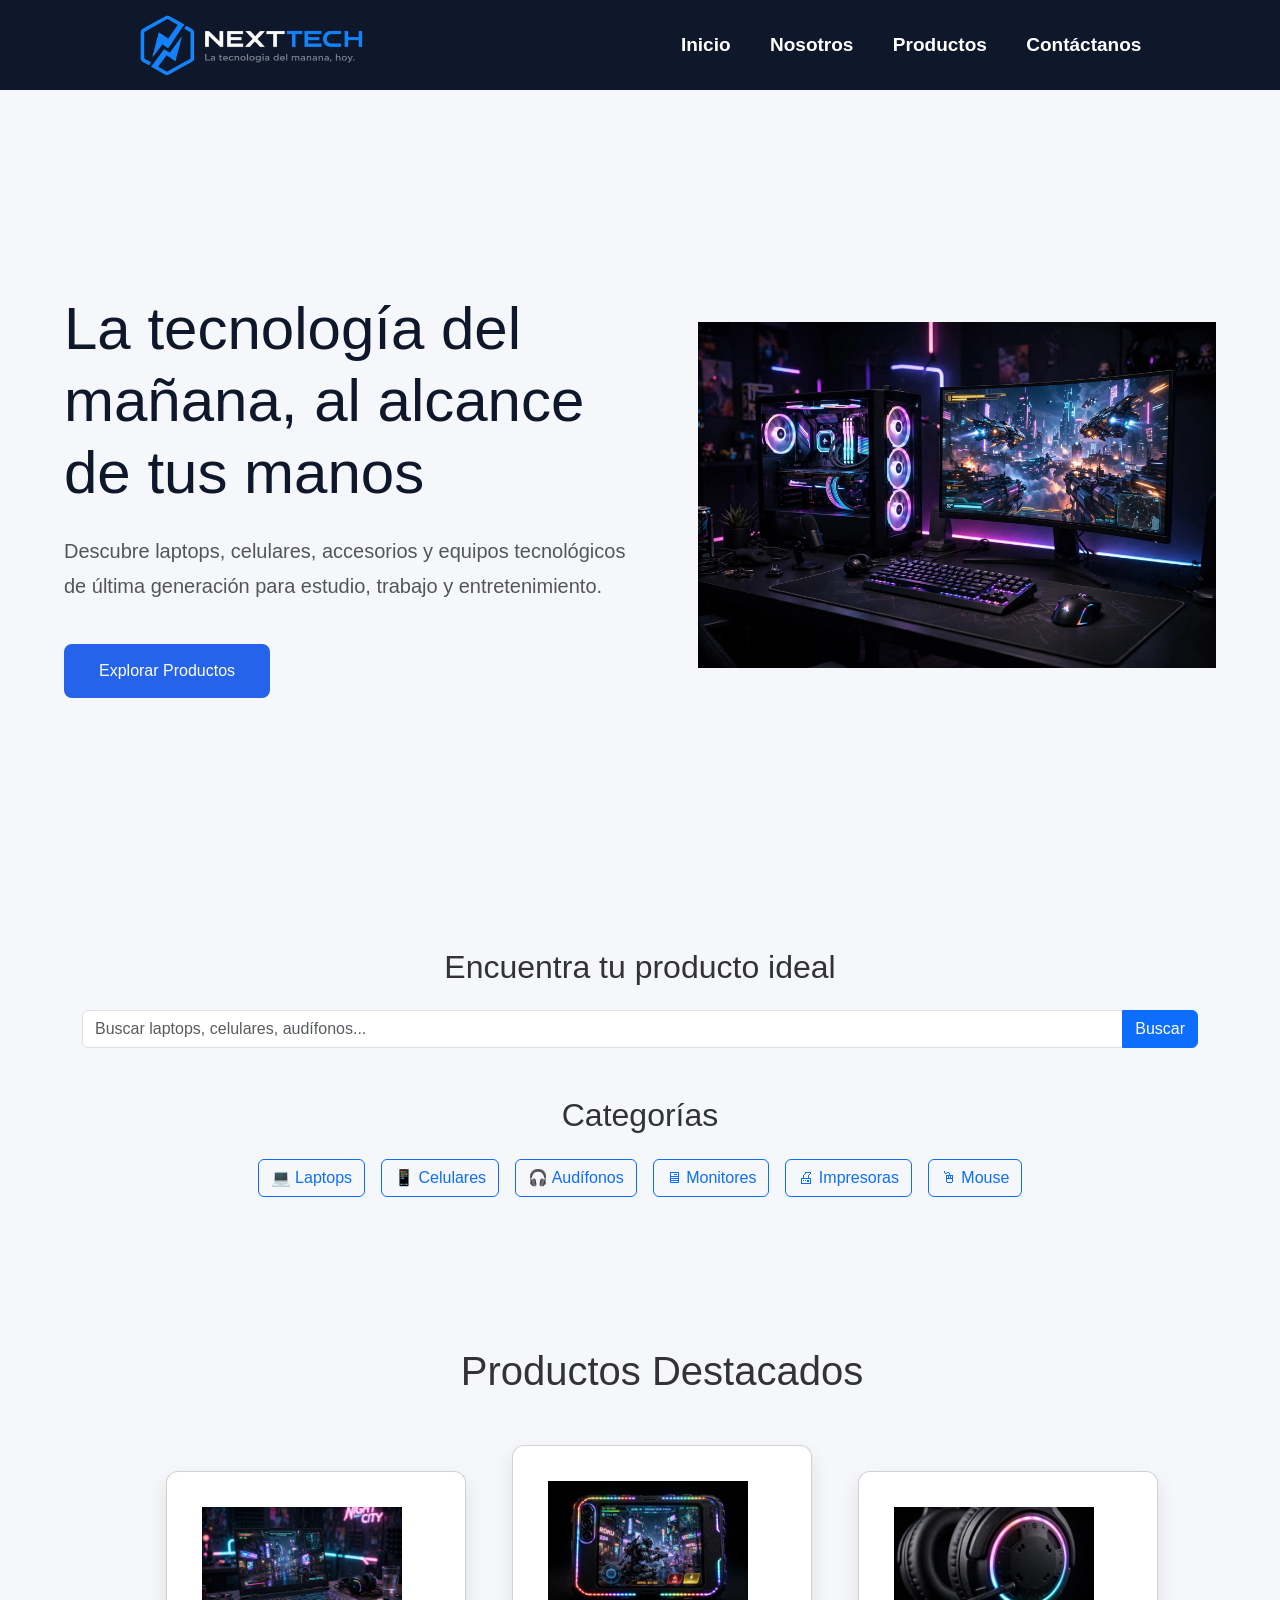
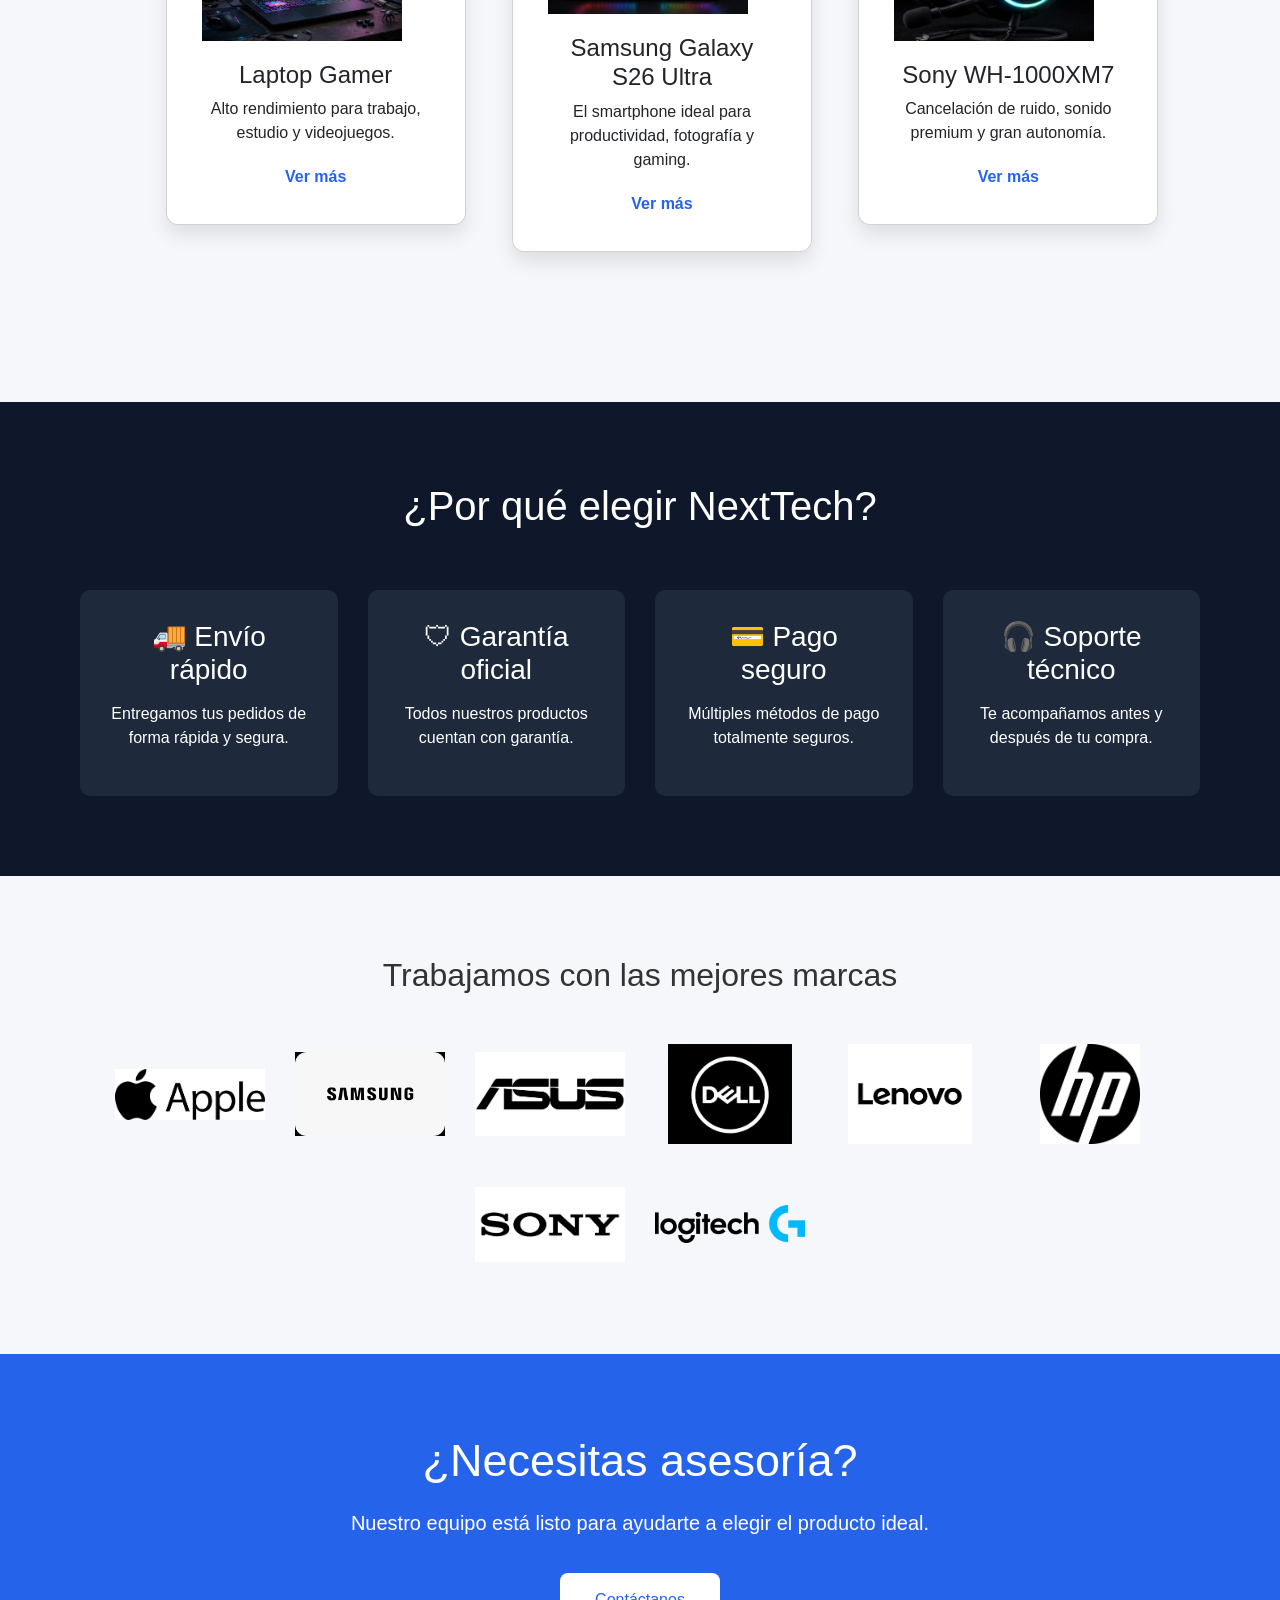
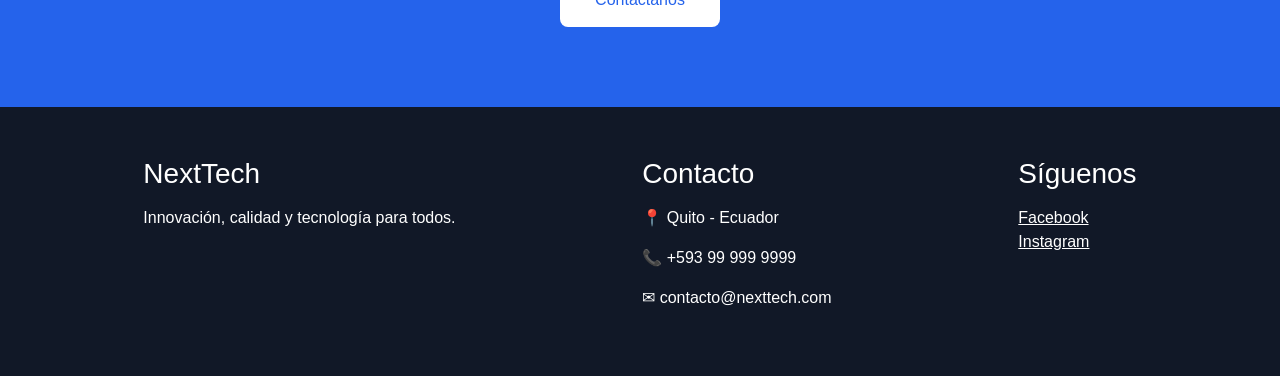
==== index.html @ 970bc186 "feature: Paginas completas" ====
<!DOCTYPE html>
<html lang="es">

<head>
    <meta charset="UTF-8">
    <meta name="viewport" content="width=device-width, initial-scale=1.0">

    <title>NextTech | La tecnología del mañana, hoy.</title>

    <!-- Bootstrap -->
    <link href="https://cdn.jsdelivr.net/npm/bootstrap@5.3.7/dist/css/bootstrap.min.css" rel="stylesheet">

    <!-- CSS -->
    <link rel="stylesheet" href="estilos.css">
</head>

<body>

<header>

    <div class="logo">
        <img src="ChatGPT Image 16 jul 2026, 09_05_38.png" alt="Logo NextTech">
    </div>

    <nav>
        <a href="index.html">Inicio</a>
        <a href="nosotros.html">Nosotros</a>
        <a href="producto.html">Productos</a>
        <a href="contactanos.html">Contáctanos</a>
    </nav>

</header>

<main>

    <!-- HERO -->

    <section class="hero">

        <div class="hero-texto">

            <h1>La tecnología del mañana, al alcance de tus manos</h1>

            <p>

                Descubre laptops, celulares, accesorios y equipos tecnológicos
                de última generación para estudio, trabajo y entretenimiento.

            </p>

            <a href="producto.html" class="boton">

                Explorar Productos

            </a>

        </div>

        <div class="hero-imagen">

            <img src="neon_gaming_setup.webp" alt="Tecnología">

        </div>

    </section>

    <!-- BUSCADOR -->

    <section class="container my-5">

        <h2 class="text-center mb-4">

            Encuentra tu producto ideal

        </h2>

        <div class="input-group">

            <input
                type="text"
                class="form-control"
                placeholder="Buscar laptops, celulares, audífonos..."
            >

            <button class="btn btn-primary">

                Buscar

            </button>

        </div>

    </section>

    <!-- CATEGORÍAS -->

    <section class="container my-5">

        <h2 class="text-center mb-4">

            Categorías

        </h2>

        <div class="d-flex justify-content-center flex-wrap gap-3">

            <a href="producto.html" class="btn btn-outline-primary">💻 Laptops</a>

            <a href="producto.html" class="btn btn-outline-primary">📱 Celulares</a>

            <a href="producto.html" class="btn btn-outline-primary">🎧 Audífonos</a>

            <a href="producto.html" class="btn btn-outline-primary">🖥 Monitores</a>

            <a href="producto.html" class="btn btn-outline-primary">🖨 Impresoras</a>

            <a href="producto.html" class="btn btn-outline-primary">🖱 Mouse</a>

        </div>

    </section>

    <!-- PRODUCTOS -->

    <section class="productos">

        <h2>Productos Destacados</h2>

        <div class="producto-estrella">

            <article class="card">

                <img src="gaming_laptop_neon_desk.webp" alt="Laptop">

                <h4>Laptop Gamer</h4>

                <p>

                    Alto rendimiento para trabajo,
                    estudio y videojuegos.

                </p>

                <a href="producto.html">

                    Ver más

                </a>

            </article>

            <article class="card">

                <img src="gaming_smartphone_rgb.webp" alt="Celular">

                <h4>Samsung Galaxy S26 Ultra</h4>

                <p>

                    El smartphone ideal para productividad,
                    fotografía y gaming.

                </p>

                <a href="producto.html">

                    Ver más

                </a>

            </article>

            <article class="card">

                <img src="image.webp" alt="Audífonos">

                <h4>Sony WH-1000XM7</h4>

                <p>

                    Cancelación de ruido,
                    sonido premium y gran autonomía.

                </p>

                <a href="producto.html">

                    Ver más

                </a>

            </article>

        </div>

    </section>

    <!-- BENEFICIOS -->

    <section class="beneficios">

        <h2>¿Por qué elegir NextTech?</h2>

        <div class="contenedor-beneficios">

            <div class="beneficio">

                <h3>🚚 Envío rápido</h3>

                <p>

                    Entregamos tus pedidos de forma rápida y segura.

                </p>

            </div>

            <div class="beneficio">

                <h3>🛡 Garantía oficial</h3>

                <p>

                    Todos nuestros productos cuentan con garantía.

                </p>

            </div>

            <div class="beneficio">

                <h3>💳 Pago seguro</h3>

                <p>

                    Múltiples métodos de pago totalmente seguros.

                </p>

            </div>

            <div class="beneficio">

                <h3>🎧 Soporte técnico</h3>

                <p>

                    Te acompañamos antes y después de tu compra.

                </p>

            </div>

        </div>

    </section>

    <!-- MARCAS -->

    <section class="marcas">

        <h2>

            Trabajamos con las mejores marcas

        </h2>

        <div class="logos">

            <img src="mac.png" alt="Apple">
            <img src="samsung.png" alt="Samsung">
            <img src="Asus.png" alt="Asus">
            <img src="Dell.png" alt="Dell">
            <img src="lenovo.png" alt="Lenovo">
            <img src="hp.png" alt="HP">
            <img src="sony.png" alt="Sony">
            <img src="logitech.png" alt="Logitech">

        </div>

    </section>

    <!-- CONTACTO -->

    <section class="contacto">

        <h2>

            ¿Necesitas asesoría?

        </h2>

        <p>

            Nuestro equipo está listo para ayudarte a elegir el producto ideal.

        </p>

        <a href="contactanos.html" class="boton">

            Contáctanos

        </a>

    </section>

</main>

<footer>

    <div>

        <h3>NextTech</h3>

        <p>

            Innovación, calidad y tecnología para todos.

        </p>

    </div>

    <div>

        <h3>Contacto</h3>

        <p>📍 Quito - Ecuador</p>

        <p>📞 +593 99 999 9999</p>

        <p>✉ contacto@nexttech.com</p>

    </div>

    <div>

        <h3>Síguenos</h3>

        <a href="https://www.facebook.com/" target="_blank">

            Facebook

        </a>

        <br>

        <a href="https://www.instagram.com/" target="_blank">

            Instagram

        </a>

    </div>

</footer>

<script src="https://cdn.jsdelivr.net/npm/bootstrap@5.3.7/dist/js/bootstrap.bundle.min.js"></script>


</body>

</html>
---- estilos.css ----
/*==========================
    RESET
==========================*/

*{
    margin:0;
    padding:0;
    box-sizing:border-box;
}

body{
    font-family:Arial, Helvetica, sans-serif;
    background:#F5F7FA;
    color:#333;
}

/*==========================
    HEADER
==========================*/

header{

    width:100%;
    height:90px;

    background:#0F172A;

    display:flex;

    justify-content:space-around;

    align-items:center;

    position:sticky;

    top:0;

}

.logo img{

    width:230px;

}

nav a{

    margin-left:35px;
    text-decoration:none;

    color:white;

    font-size:19px;

    font-weight:bold;

    transition:.3s;

}

nav a:hover{

    color:#3B82F6;

}

/*==========================
    HERO
==========================*/

.hero{

    width:90%;

    margin:auto;

    min-height:90vh;

    display:flex;

    justify-content:space-between;

    align-items:center;

}

.hero-texto{

    width:50%;

}

.hero-texto h1{

    font-size:60px;

    color:#0F172A;

    margin-bottom:25px;

}

.hero-texto p{

    font-size:20px;

    color:#555;

    line-height:35px;

    margin-bottom:40px;

}

.hero-imagen{

    width:45%;

}

.hero-imagen img{

    width:100%;

}

/*==========================
    BOTÓN
==========================*/

.boton{

    display:inline-block;

    background:#2563EB;

    color:white;

    padding:15px 35px;

    text-decoration:none;

    border-radius:8px;

    transition:.3s;

}

.boton:hover{

    background:#1D4ED8;

}

/*==========================
    PRODUCTOS
==========================*/

.productos{

    width:80%;

    margin:150px;

}

.productos h2{

    text-align:center;

    margin-bottom:50px;

    font-size:40px;

}

.producto-estrella{

    display:grid;

    grid-template-columns:repeat(3,1fr);

    gap:15px;


}

.card{

    background:white;

    border-radius:12px;

    text-align:center;

    padding:35px;
    width: 300px;
    margin: auto;

    box-shadow:0 10px 20px rgba(0,0,0,.1);

    transition:.4s;

}

.card:hover{

    transform:translateY(-10px);

}

.card img{

    width:200px;

    margin-bottom:20px;

}

.card h3{

    margin-bottom:15px;

}

.card p{

    margin-bottom:20px;

}

.card a{

    text-decoration:none;

    color:#2563EB;

    font-weight:bold;

}

/*==========================
    BENEFICIOS
==========================*/

.beneficios{

    background:#0F172A;

    color:white;

    padding:80px;

}

.beneficios h2{

    text-align:center;

    margin-bottom:60px;

    font-size:40px;

}

.contenedor-beneficios{

    display:grid;

    grid-template-columns:repeat(4,1fr);

    gap:30px;

}

.beneficio{

    background:#1E293B;

    padding:30px;

    border-radius:10px;

    text-align:center;

}

.beneficio h3{

    margin-bottom:15px;

}

/*==========================
    MARCAS
==========================*/

.marcas{

    width:90%;

    margin:80px auto;

}

.marcas h2{

    text-align:center;

    margin-bottom:50px;

}

.logos{
display: flex;
    justify-content: center;
    align-items: center;
    gap: 30px;
    flex-wrap: wrap;

}

.logos img{

    width: 150px;
    height: 100px;
    object-fit: contain;

}

.logos img:hover{

    filter:none;

    transform:scale(1.1);

}

/*==========================
    CONTACTO
==========================*/

.contacto{

    background:#2563EB;

    color:white;

    text-align:center;

    padding:80px;

}

.contacto h2{

    font-size:45px;

    margin-bottom:20px;

}

.contacto p{

    font-size:20px;

    margin-bottom:35px;

}

.contacto .boton{

    background:white;

    color:#2563EB;

}

/*==========================
    FOOTER
==========================*/

footer{

    background:#111827;

    color:white;

    padding:50px;

    display:flex;

    justify-content:space-around;

}

footer h3{

    margin-bottom:15px;

}

footer a{

    margin-bottom:8px;
    color: white;
    
}

.pagina{
    width: 80%;
    margin: 100px auto;
}

.pagina h1{
    text-align: center;
    margin-bottom: 50px;
    color: #0F172A;
}

.info{
    background: white;
    padding: 30px;
    margin-bottom: 30px;
    border-radius: 15px;
    box-shadow: 0 10px 20px rgba(0,0,0,.1);
    transition: transform 0.4s ease, box-shadow 0.4s ease;
}

.info:hover{
    transform: translateY(-10px);
    box-shadow: 0 15px 30px rgba(0,0,0,.2);
}

.info h2{
    margin: 20px 0;
}

.formulario{
    max-width: 700px;
    margin: auto;
    display: flex;
    flex-direction: column;
    gap: 20px;
}

.formulario input,
.formulario textarea{
    padding: 15px;
    border: 1px solid #ccc;
    border-radius: 8px;
    font-size: 16px;
}

.formulario button{
    border: none;
    cursor: pointer;
}

.marca{
    color: #2563EB;
    font-weight: bold;
    margin-bottom: 15px;
}
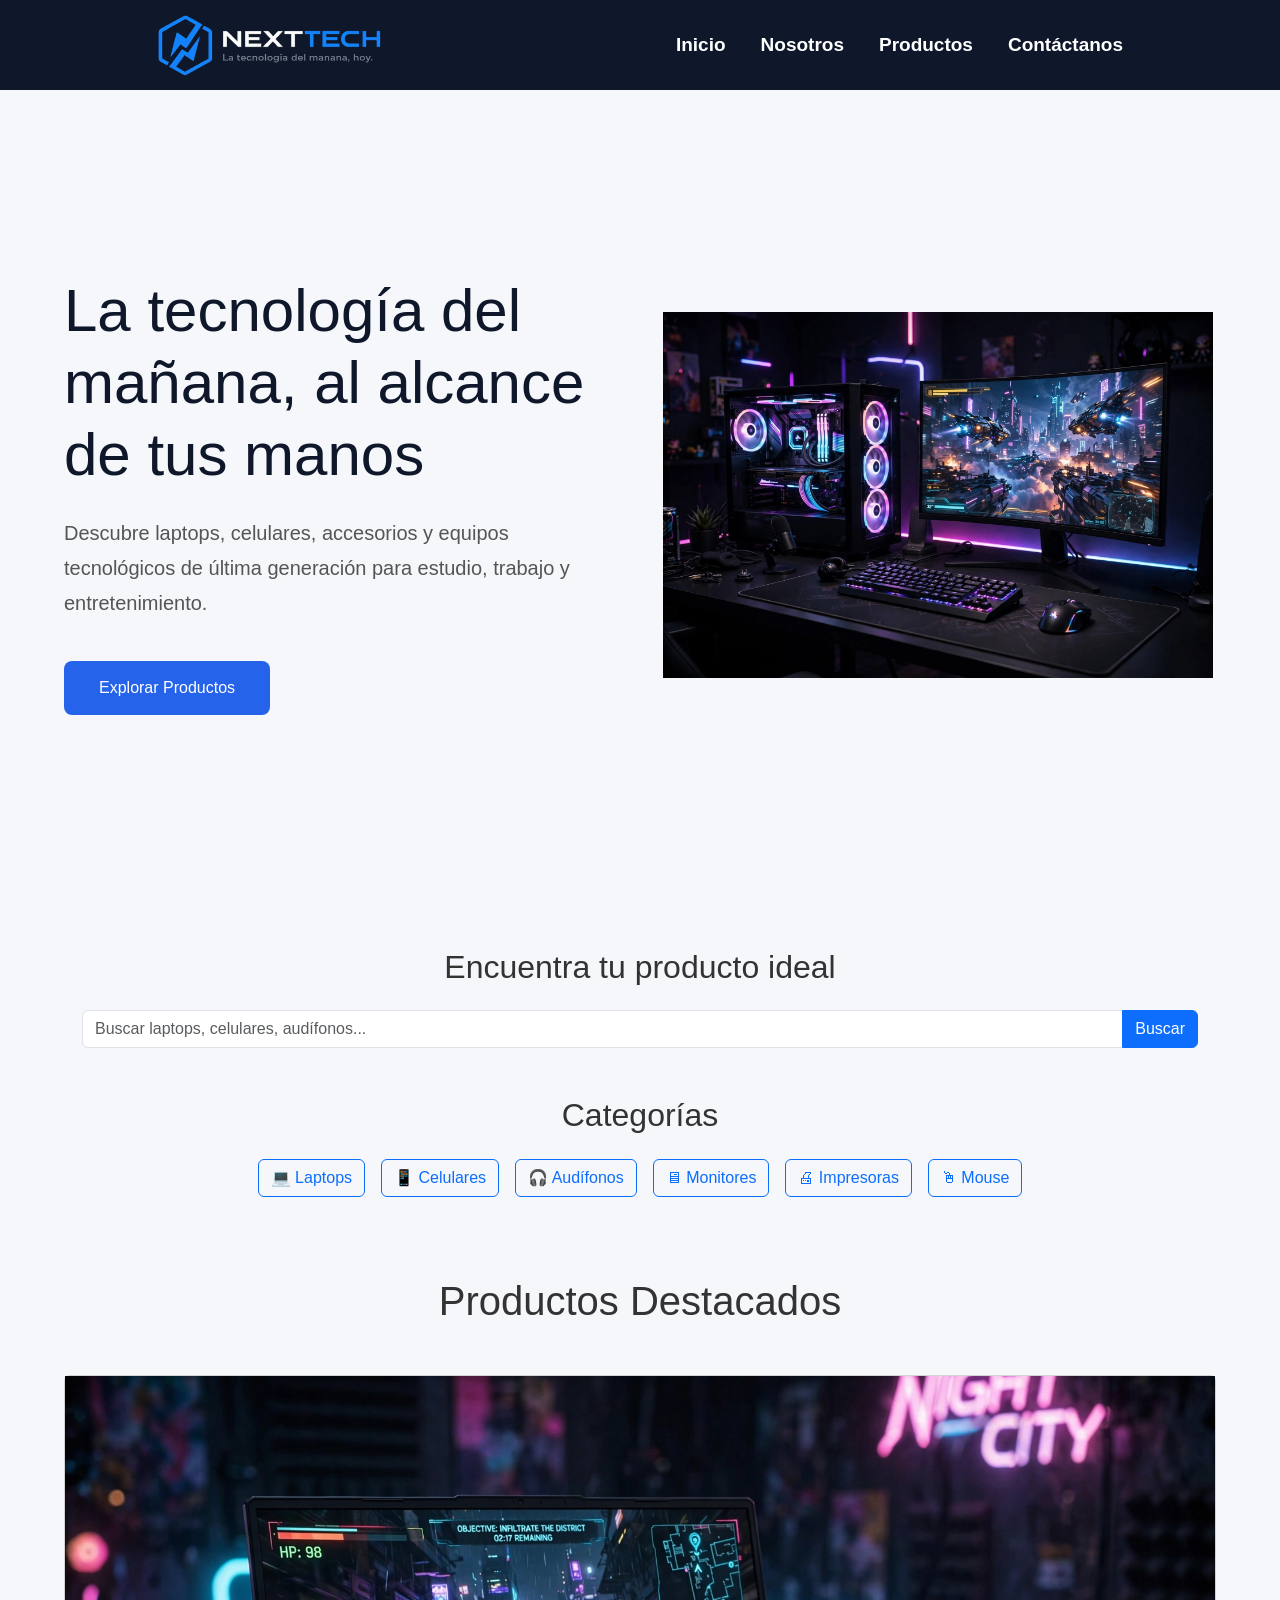
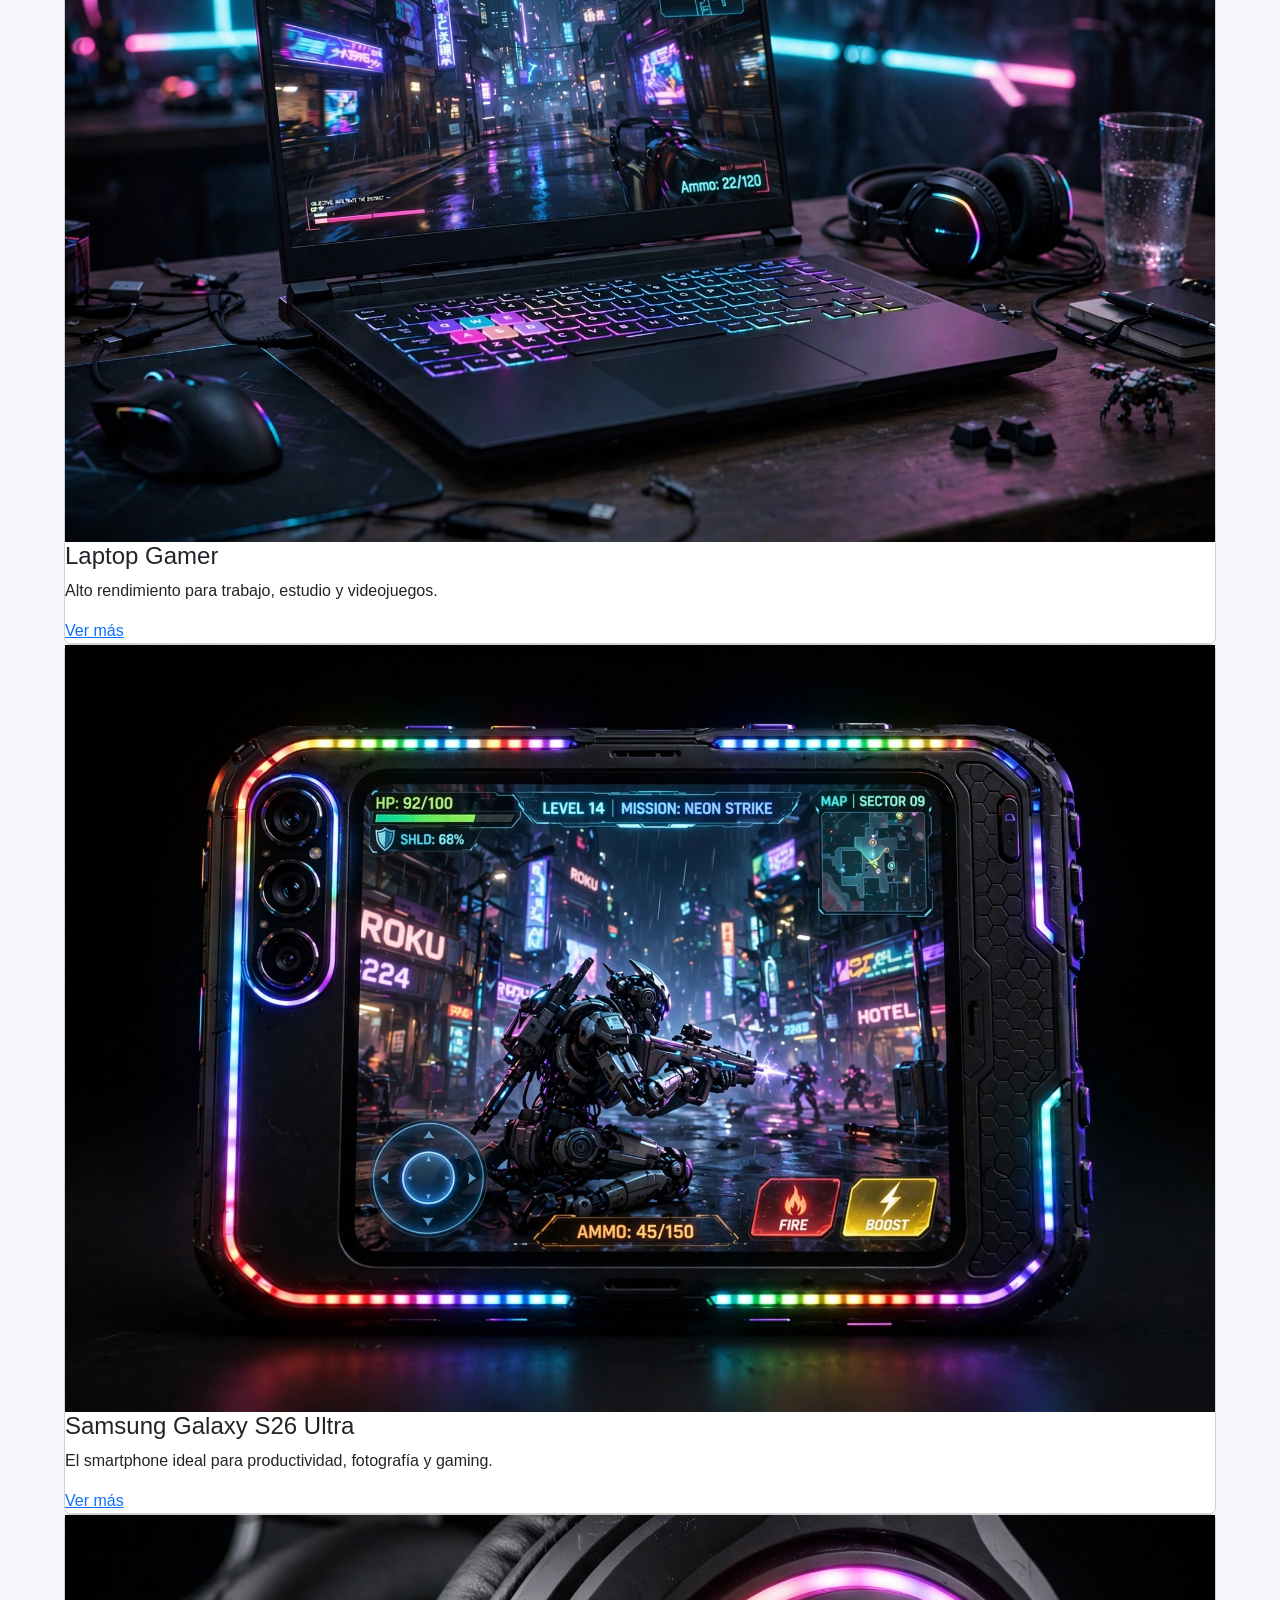
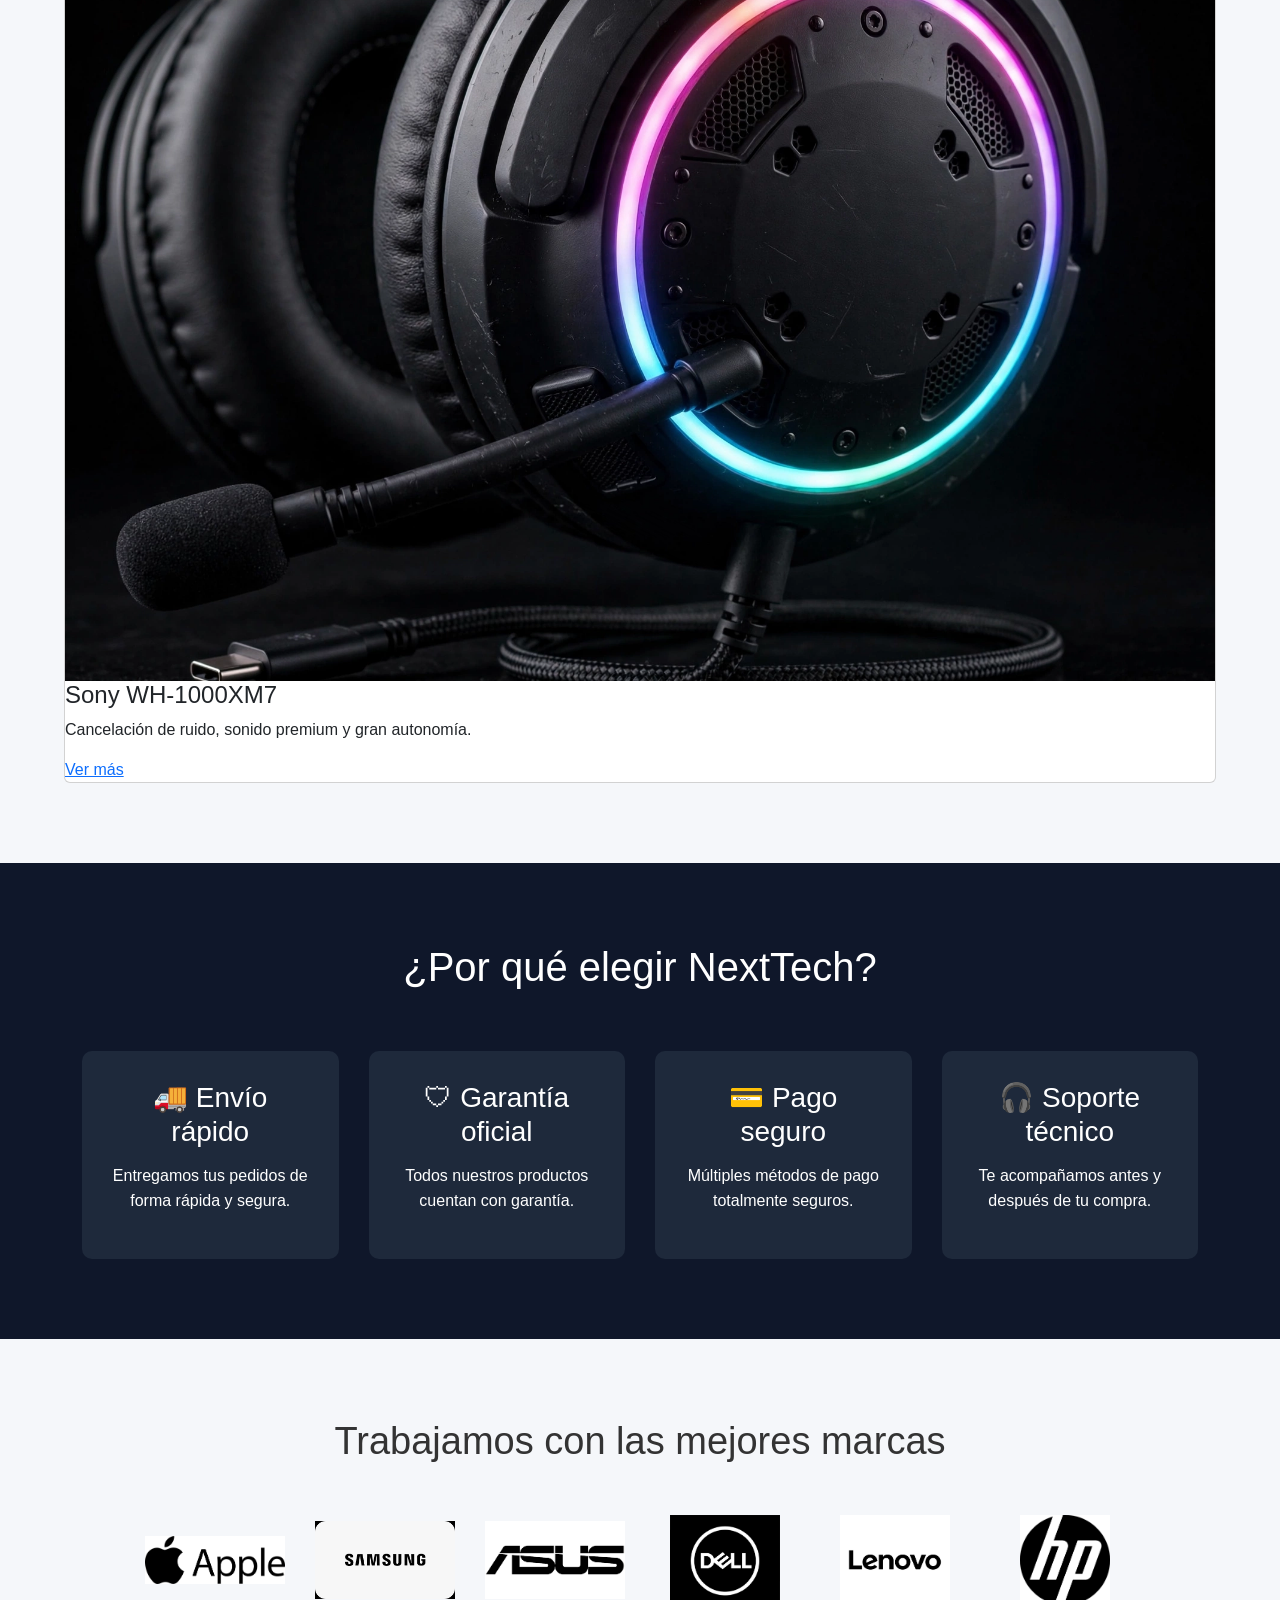
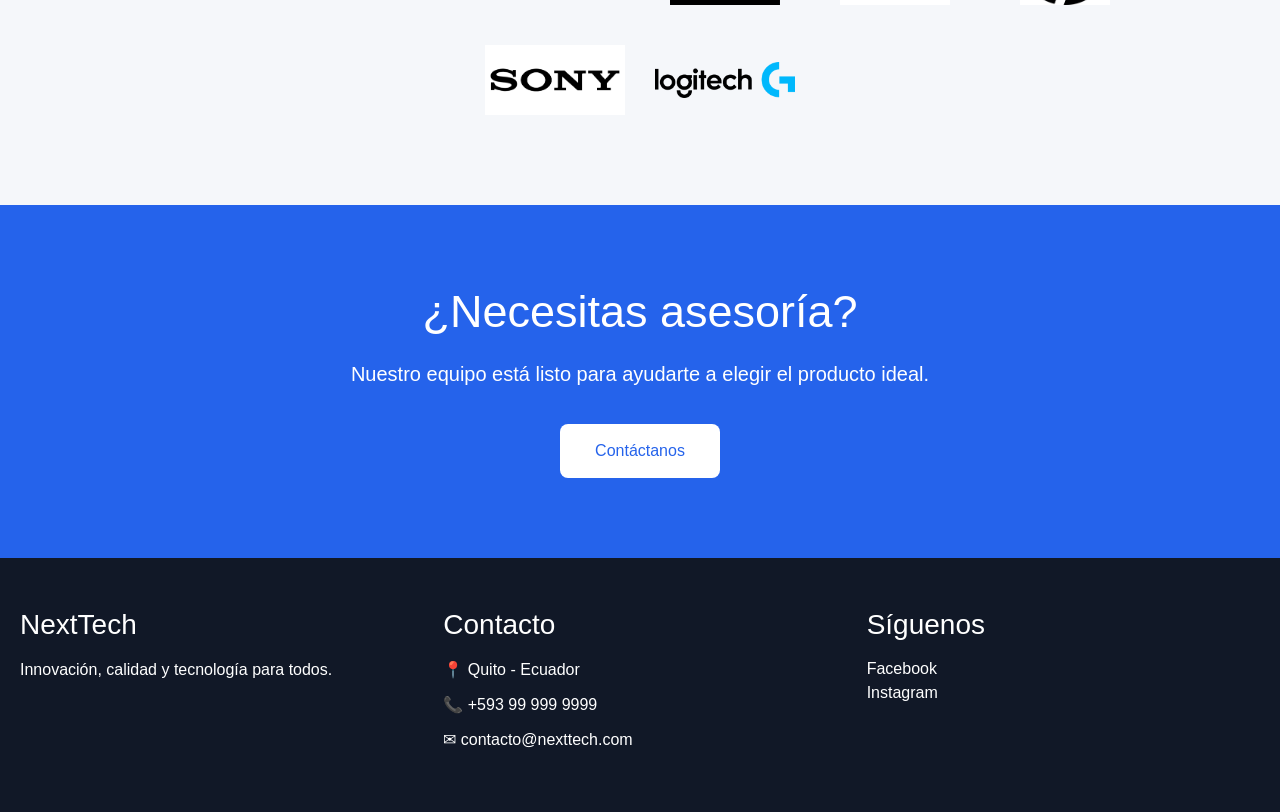
==== commit 63124ed5: "feature: validación" ====
--- a/index.html
+++ b/index.html
@@ -1,272 +1,146 @@
 <!DOCTYPE html>
 <html lang="es">
-
 <head>
     <meta charset="UTF-8">
     <meta name="viewport" content="width=device-width, initial-scale=1.0">
-
     <title>NextTech | La tecnología del mañana, hoy.</title>
-
-    <!-- Bootstrap -->
     <link href="https://cdn.jsdelivr.net/npm/bootstrap@5.3.7/dist/css/bootstrap.min.css" rel="stylesheet">
-
-    <!-- CSS -->
     <link rel="stylesheet" href="estilos.css">
 </head>
-
 <body>
-
 <header>
-
     <div class="logo">
         <img src="ChatGPT Image 16 jul 2026, 09_05_38.png" alt="Logo NextTech">
     </div>
-
     <nav>
         <a href="index.html">Inicio</a>
         <a href="nosotros.html">Nosotros</a>
         <a href="producto.html">Productos</a>
         <a href="contactanos.html">Contáctanos</a>
     </nav>
-
 </header>
-
 <main>
-
     <!-- HERO -->
-
     <section class="hero">
-
         <div class="hero-texto">
-
             <h1>La tecnología del mañana, al alcance de tus manos</h1>
-
             <p>
-
                 Descubre laptops, celulares, accesorios y equipos tecnológicos
                 de última generación para estudio, trabajo y entretenimiento.
-
             </p>
-
             <a href="producto.html" class="boton">
-
                 Explorar Productos
-
             </a>
-
         </div>
-
         <div class="hero-imagen">
-
             <img src="neon_gaming_setup.webp" alt="Tecnología">
-
         </div>
-
     </section>
-
     <!-- BUSCADOR -->
-
     <section class="container my-5">
-
         <h2 class="text-center mb-4">
-
             Encuentra tu producto ideal
-
         </h2>
-
         <div class="input-group">
-
             <input
                 type="text"
                 class="form-control"
                 placeholder="Buscar laptops, celulares, audífonos..."
             >
-
             <button class="btn btn-primary">
-
                 Buscar
-
             </button>
-
         </div>
-
     </section>
-
     <!-- CATEGORÍAS -->
-
     <section class="container my-5">
-
         <h2 class="text-center mb-4">
-
             Categorías
-
         </h2>
-
         <div class="d-flex justify-content-center flex-wrap gap-3">
-
             <a href="producto.html" class="btn btn-outline-primary">💻 Laptops</a>
-
             <a href="producto.html" class="btn btn-outline-primary">📱 Celulares</a>
-
             <a href="producto.html" class="btn btn-outline-primary">🎧 Audífonos</a>
-
             <a href="producto.html" class="btn btn-outline-primary">🖥 Monitores</a>
-
             <a href="producto.html" class="btn btn-outline-primary">🖨 Impresoras</a>
-
             <a href="producto.html" class="btn btn-outline-primary">🖱 Mouse</a>
-
         </div>
-
     </section>
-
     <!-- PRODUCTOS -->
-
     <section class="productos">
-
         <h2>Productos Destacados</h2>
-
         <div class="producto-estrella">
-
             <article class="card">
-
                 <img src="gaming_laptop_neon_desk.webp" alt="Laptop">
-
                 <h4>Laptop Gamer</h4>
-
                 <p>
-
                     Alto rendimiento para trabajo,
                     estudio y videojuegos.
-
                 </p>
-
                 <a href="producto.html">
-
                     Ver más
-
                 </a>
-
             </article>
-
             <article class="card">
-
                 <img src="gaming_smartphone_rgb.webp" alt="Celular">
-
                 <h4>Samsung Galaxy S26 Ultra</h4>
-
                 <p>
-
                     El smartphone ideal para productividad,
                     fotografía y gaming.
-
                 </p>
-
                 <a href="producto.html">
-
                     Ver más
-
                 </a>
-
             </article>
-
             <article class="card">
-
                 <img src="image.webp" alt="Audífonos">
-
                 <h4>Sony WH-1000XM7</h4>
-
                 <p>
-
                     Cancelación de ruido,
                     sonido premium y gran autonomía.
-
                 </p>
-
                 <a href="producto.html">
-
                     Ver más
-
                 </a>
-
             </article>
-
         </div>
-
     </section>
-
     <!-- BENEFICIOS -->
-
     <section class="beneficios">
-
         <h2>¿Por qué elegir NextTech?</h2>
-
         <div class="contenedor-beneficios">
-
             <div class="beneficio">
-
                 <h3>🚚 Envío rápido</h3>
-
                 <p>
-
                     Entregamos tus pedidos de forma rápida y segura.
-
                 </p>
-
             </div>
-
             <div class="beneficio">
-
                 <h3>🛡 Garantía oficial</h3>
-
                 <p>
-
                     Todos nuestros productos cuentan con garantía.
-
                 </p>
-
             </div>
-
             <div class="beneficio">
-
                 <h3>💳 Pago seguro</h3>
-
                 <p>
-
                     Múltiples métodos de pago totalmente seguros.
-
                 </p>
-
             </div>
-
             <div class="beneficio">
-
                 <h3>🎧 Soporte técnico</h3>
-
                 <p>
-
                     Te acompañamos antes y después de tu compra.
-
                 </p>
-
             </div>
-
         </div>
-
     </section>
-
     <!-- MARCAS -->
-
     <section class="marcas">
-
         <h2>
-
             Trabajamos con las mejores marcas
-
         </h2>
-
         <div class="logos">
-
             <img src="mac.png" alt="Apple">
             <img src="samsung.png" alt="Samsung">
             <img src="Asus.png" alt="Asus">
@@ -275,85 +149,45 @@
             <img src="hp.png" alt="HP">
             <img src="sony.png" alt="Sony">
             <img src="logitech.png" alt="Logitech">
-
         </div>
-
     </section>
-
     <!-- CONTACTO -->
-
     <section class="contacto">
-
         <h2>
-
             ¿Necesitas asesoría?
-
         </h2>
-
         <p>
-
             Nuestro equipo está listo para ayudarte a elegir el producto ideal.
-
         </p>
-
         <a href="contactanos.html" class="boton">
-
             Contáctanos
-
         </a>
-
     </section>
-
 </main>
-
 <footer>
-
     <div>
-
         <h3>NextTech</h3>
-
         <p>
-
             Innovación, calidad y tecnología para todos.
-
         </p>
-
     </div>
-
     <div>
-
         <h3>Contacto</h3>
-
         <p>📍 Quito - Ecuador</p>
-
         <p>📞 +593 99 999 9999</p>
-
         <p>✉ contacto@nexttech.com</p>
-
     </div>
-
     <div>
-
         <h3>Síguenos</h3>
-
         <a href="https://www.facebook.com/" target="_blank">
-
             Facebook
-
         </a>
-
         <br>
-
         <a href="https://www.instagram.com/" target="_blank">
-
             Instagram
-
         </a>
-
     </div>
-
 </footer>
-
 <script src="https://cdn.jsdelivr.net/npm/bootstrap@5.3.7/dist/js/bootstrap.bundle.min.js"></script>
 
 
--- a/estilos.css
+++ b/estilos.css
@@ -1,465 +1,390 @@
 /*==========================
     RESET
 ==========================*/
-
 *{
     margin:0;
     padding:0;
     box-sizing:border-box;
 }
-
 body{
     font-family:Arial, Helvetica, sans-serif;
     background:#F5F7FA;
     color:#333;
-}
-
+    overflow-x:hidden;
+}
 /*==========================
     HEADER
 ==========================*/
-
 header{
-
     width:100%;
-    height:90px;
-
+    min-height:90px;
     background:#0F172A;
-
-    display:flex;
-
+    display:flex;
     justify-content:space-around;
-
     align-items:center;
-
     position:sticky;
-
     top:0;
-
-}
-
+    z-index:1000;
+    padding:10px 30px;
+}
 .logo img{
-
     width:230px;
-
-}
-
+    max-width:100%;
+}
+nav{
+    display:flex;
+    align-items:center;
+    flex-wrap:wrap;
+}
 nav a{
-
     margin-left:35px;
     text-decoration:none;
-
-    color:white;
-
+    color:white;
     font-size:19px;
-
     font-weight:bold;
-
-    transition:.3s;
-
-}
-
+    transition:.3s;
+}
 nav a:hover{
-
     color:#3B82F6;
-
-}
-
+}
 /*==========================
     HERO
 ==========================*/
-
 .hero{
-
-    width:90%;
-
+    width:90%;
+    max-width:1200px;
     margin:auto;
-
     min-height:90vh;
-
-    display:flex;
-
+    display:flex;
     justify-content:space-between;
-
     align-items:center;
-
-}
-
+    gap:40px;
+}
 .hero-texto{
-
-    width:50%;
-
-}
-
+    flex:1;
+}
 .hero-texto h1{
-
     font-size:60px;
-
     color:#0F172A;
-
     margin-bottom:25px;
-
-}
-
+}
 .hero-texto p{
-
     font-size:20px;
-
     color:#555;
-
     line-height:35px;
-
     margin-bottom:40px;
-
-}
-
+}
 .hero-imagen{
-
-    width:45%;
-
-}
-
+    flex:1;
+    text-align:center;
+}
 .hero-imagen img{
-
     width:100%;
-
-}
-
+    max-width:550px;
+}
 /*==========================
     BOTÓN
 ==========================*/
-
 .boton{
-
     display:inline-block;
-
     background:#2563EB;
-
-    color:white;
-
+    color:white;
     padding:15px 35px;
-
     text-decoration:none;
-
     border-radius:8px;
-
-    transition:.3s;
-
-}
-
+    transition:.3s;
+}
 .boton:hover{
-
     background:#1D4ED8;
-
-}
-
+}
 /*==========================
     PRODUCTOS
 ==========================*/
-
 .productos{
-
-    width:80%;
-
-    margin:150px;
-
-}
-
+    width:90%;
+    max-width:1200px;
+    margin:80px auto;
+}
 .productos h2{
-
-    text-align:center;
-
+    text-align:center;
     margin-bottom:50px;
-
     font-size:40px;
-
-}
-
+}
 .producto-estrella{
-
+    margin-top:30px;
+}
+.tarjeta-producto{
+    transition:.3s;
+}
+.tarjeta-producto:hover{
+    transform:translateY(-8px);
+}
+.tarjeta-producto img{
+    width:100%;
+    height:220px;
+    object-fit:contain;
+}
+.tarjeta-producto .card-body{
+    display:flex;
+    flex-direction:column;
+    justify-content:space-between;
+}
+.tarjeta-producto button{
+    margin-top:auto;
+}
+/*==========================
+    BENEFICIOS
+==========================*/
+.beneficios{
+    background:#0F172A;
+    color:white;
+    padding:80px 20px;
+}
+.beneficios h2{
+    text-align:center;
+    margin-bottom:60px;
+    font-size:40px;
+}
+.contenedor-beneficios{
+    width:90%;
+    max-width:1200px;
+    margin:auto;
     display:grid;
-
-    grid-template-columns:repeat(3,1fr);
-
-    gap:15px;
-
-
-}
-
-.card{
-
+    grid-template-columns:repeat(4,1fr);
+    gap:30px;
+}
+.beneficio{
+    background:#1E293B;
+    padding:30px;
+    border-radius:10px;
+    text-align:center;
+    transition:.3s;
+}
+.beneficio:hover{
+    transform:translateY(-8px);
+}
+.beneficio h3{
+    margin-bottom:15px;
+}
+.beneficio p{
+    line-height:25px;
+}
+/*==========================
+    MARCAS
+==========================*/
+.marcas{
+    width:90%;
+    max-width:1200px;
+    margin:80px auto;
+}
+.marcas h2{
+    text-align:center;
+    margin-bottom:50px;
+    font-size:38px;
+}
+.logos{
+    display:flex;
+    justify-content:center;
+    align-items:center;
+    flex-wrap:wrap;
+    gap:30px;
+}
+.logos img{
+    width:140px;
+    height:90px;
+    object-fit:contain;
+    transition:.3s;
+}
+.logos img:hover{
+    transform:scale(1.08);
+}
+/*==========================
+    CONTACTO
+==========================*/
+.contacto{
+    background:#2563EB;
+    color:white;
+    text-align:center;
+    padding:80px 20px;
+}
+.contacto h2{
+    font-size:45px;
+    margin-bottom:20px;
+}
+.contacto p{
+    font-size:20px;
+    margin-bottom:35px;
+    line-height:30px;
+}
+.contacto .boton{
     background:white;
-
-    border-radius:12px;
-
-    text-align:center;
-
-    padding:35px;
-    width: 300px;
-    margin: auto;
-
+    color:#2563EB;
+}
+.contacto .boton:hover{
+    background:#E5E7EB;
+}
+/*==========================
+    FOOTER
+==========================*/
+footer{
+    background:#111827;
+    color:white;
+    padding:50px 20px;
+    display:flex;
+    justify-content:space-around;
+    align-items:flex-start;
+    flex-wrap:wrap;
+    gap:30px;
+}
+footer div{
+    flex:1;
+    min-width:220px;
+}
+footer h3{
+    margin-bottom:15px;
+}
+footer p{
+    margin-bottom:10px;
+    line-height:25px;
+}
+footer a{
+    color:white;
+    text-decoration:none;
+}
+footer a:hover{
+    color:#3B82F6;
+}
+/*==========================
+    PÁGINAS INTERNAS
+==========================*/
+.pagina{
+    width:90%;
+    max-width:1100px;
+    margin:80px auto;
+}
+.pagina h1{
+    text-align:center;
+    margin-bottom:50px;
+    color:#0F172A;
+}
+.info{
+    background:white;
+    padding:30px;
+    margin-bottom:30px;
+    border-radius:15px;
     box-shadow:0 10px 20px rgba(0,0,0,.1);
-
-    transition:.4s;
-
-}
-
-.card:hover{
-
-    transform:translateY(-10px);
-
-}
-
-.card img{
-
-    width:200px;
-
+    transition:.3s;
+}
+.info:hover{
+    transform:translateY(-8px);
+}
+.info h2{
     margin-bottom:20px;
-
-}
-
-.card h3{
-
-    margin-bottom:15px;
-
-}
-
-.card p{
-
-    margin-bottom:20px;
-
-}
-
-.card a{
-
-    text-decoration:none;
-
-    color:#2563EB;
-
-    font-weight:bold;
-
-}
-
-/*==========================
-    BENEFICIOS
-==========================*/
-
-.beneficios{
-
-    background:#0F172A;
-
-    color:white;
-
-    padding:80px;
-
-}
-
-.beneficios h2{
-
-    text-align:center;
-
-    margin-bottom:60px;
-
-    font-size:40px;
-
-}
-
-.contenedor-beneficios{
-
-    display:grid;
-
-    grid-template-columns:repeat(4,1fr);
-
-    gap:30px;
-
-}
-
-.beneficio{
-
-    background:#1E293B;
-
-    padding:30px;
-
-    border-radius:10px;
-
-    text-align:center;
-
-}
-
-.beneficio h3{
-
-    margin-bottom:15px;
-
-}
-
-/*==========================
-    MARCAS
-==========================*/
-
-.marcas{
-
-    width:90%;
-
-    margin:80px auto;
-
-}
-
-.marcas h2{
-
-    text-align:center;
-
-    margin-bottom:50px;
-
-}
-
-.logos{
-display: flex;
-    justify-content: center;
-    align-items: center;
-    gap: 30px;
-    flex-wrap: wrap;
-
-}
-
-.logos img{
-
-    width: 150px;
-    height: 100px;
-    object-fit: contain;
-
-}
-
-.logos img:hover{
-
-    filter:none;
-
-    transform:scale(1.1);
-
-}
-
-/*==========================
-    CONTACTO
-==========================*/
-
-.contacto{
-
-    background:#2563EB;
-
-    color:white;
-
-    text-align:center;
-
-    padding:80px;
-
-}
-
-.contacto h2{
-
-    font-size:45px;
-
-    margin-bottom:20px;
-
-}
-
-.contacto p{
-
-    font-size:20px;
-
-    margin-bottom:35px;
-
-}
-
-.contacto .boton{
-
-    background:white;
-
-    color:#2563EB;
-
-}
-
-/*==========================
-    FOOTER
-==========================*/
-
-footer{
-
-    background:#111827;
-
-    color:white;
-
-    padding:50px;
-
-    display:flex;
-
-    justify-content:space-around;
-
-}
-
-footer h3{
-
-    margin-bottom:15px;
-
-}
-
-footer a{
-
-    margin-bottom:8px;
-    color: white;
-    
-}
-
-.pagina{
-    width: 80%;
-    margin: 100px auto;
-}
-
-.pagina h1{
-    text-align: center;
-    margin-bottom: 50px;
-    color: #0F172A;
-}
-
-.info{
-    background: white;
-    padding: 30px;
-    margin-bottom: 30px;
-    border-radius: 15px;
-    box-shadow: 0 10px 20px rgba(0,0,0,.1);
-    transition: transform 0.4s ease, box-shadow 0.4s ease;
-}
-
-.info:hover{
-    transform: translateY(-10px);
-    box-shadow: 0 15px 30px rgba(0,0,0,.2);
-}
-
-.info h2{
-    margin: 20px 0;
-}
-
+}
+.info p{
+    line-height:30px;
+}
+/*==========================
+    FORMULARIO
+==========================*/
 .formulario{
-    max-width: 700px;
-    margin: auto;
-    display: flex;
-    flex-direction: column;
-    gap: 20px;
-}
-
+    max-width:700px;
+    margin:auto;
+    display:flex;
+    flex-direction:column;
+    gap:20px;
+}
 .formulario input,
 .formulario textarea{
-    padding: 15px;
-    border: 1px solid #ccc;
-    border-radius: 8px;
-    font-size: 16px;
-}
-
+    padding:15px;
+    border:1px solid #ccc;
+    border-radius:8px;
+    font-size:16px;
+    width:100%;
+}
+.formulario textarea{
+    resize:vertical;
+}
 .formulario button{
-    border: none;
-    cursor: pointer;
-}
-
+    border:none;
+    cursor:pointer;
+}
 .marca{
-    color: #2563EB;
-    font-weight: bold;
-    margin-bottom: 15px;
-}
-
+    color:#2563EB;
+    font-weight:bold;
+    margin-bottom:15px;
+}
+/*==========================
+    RESPONSIVE
+==========================*/
+@media(max-width:992px){
+    .hero{
+        flex-direction:column;
+        text-align:center;
+        padding:50px 0;
+    }
+    .hero-texto,
+    .hero-imagen{
+        width:100%;
+    }
+    .hero-texto h1{
+        font-size:42px;
+    }
+    .producto-estrella{
+        grid-template-columns:repeat(2,1fr);
+    }
+    .contenedor-beneficios{
+        grid-template-columns:repeat(2,1fr);
+    }
+}
+@media(max-width:768px){
+    header{
+        padding:20px;
+        flex-direction:column;
+        gap:20px;
+    }
+    nav{
+        justify-content:center;
+        flex-wrap:wrap;
+    }
+    nav a{
+        margin:10px;
+        font-size:17px;
+    }
+    .hero{
+        min-height:auto;
+        padding:40px 0;
+    }
+    .hero-texto h1{
+        font-size:34px;
+    }
+    .hero-texto p{
+        font-size:18px;
+        line-height:28px;
+    }
+    .producto-estrella{
+        grid-template-columns:1fr;
+    }
+    .contenedor-beneficios{
+        grid-template-columns:1fr;
+    }
+    .beneficios h2,
+    .productos h2,
+    .marcas h2{
+        font-size:30px;
+    }
+    .contacto h2{
+        font-size:32px;
+    }
+    .contacto p{
+        font-size:18px;
+    }
+    .logos img{
+        width:110px;
+        height:70px;
+    }
+    footer{
+        flex-direction:column;
+        text-align:center;
+    }
+}
